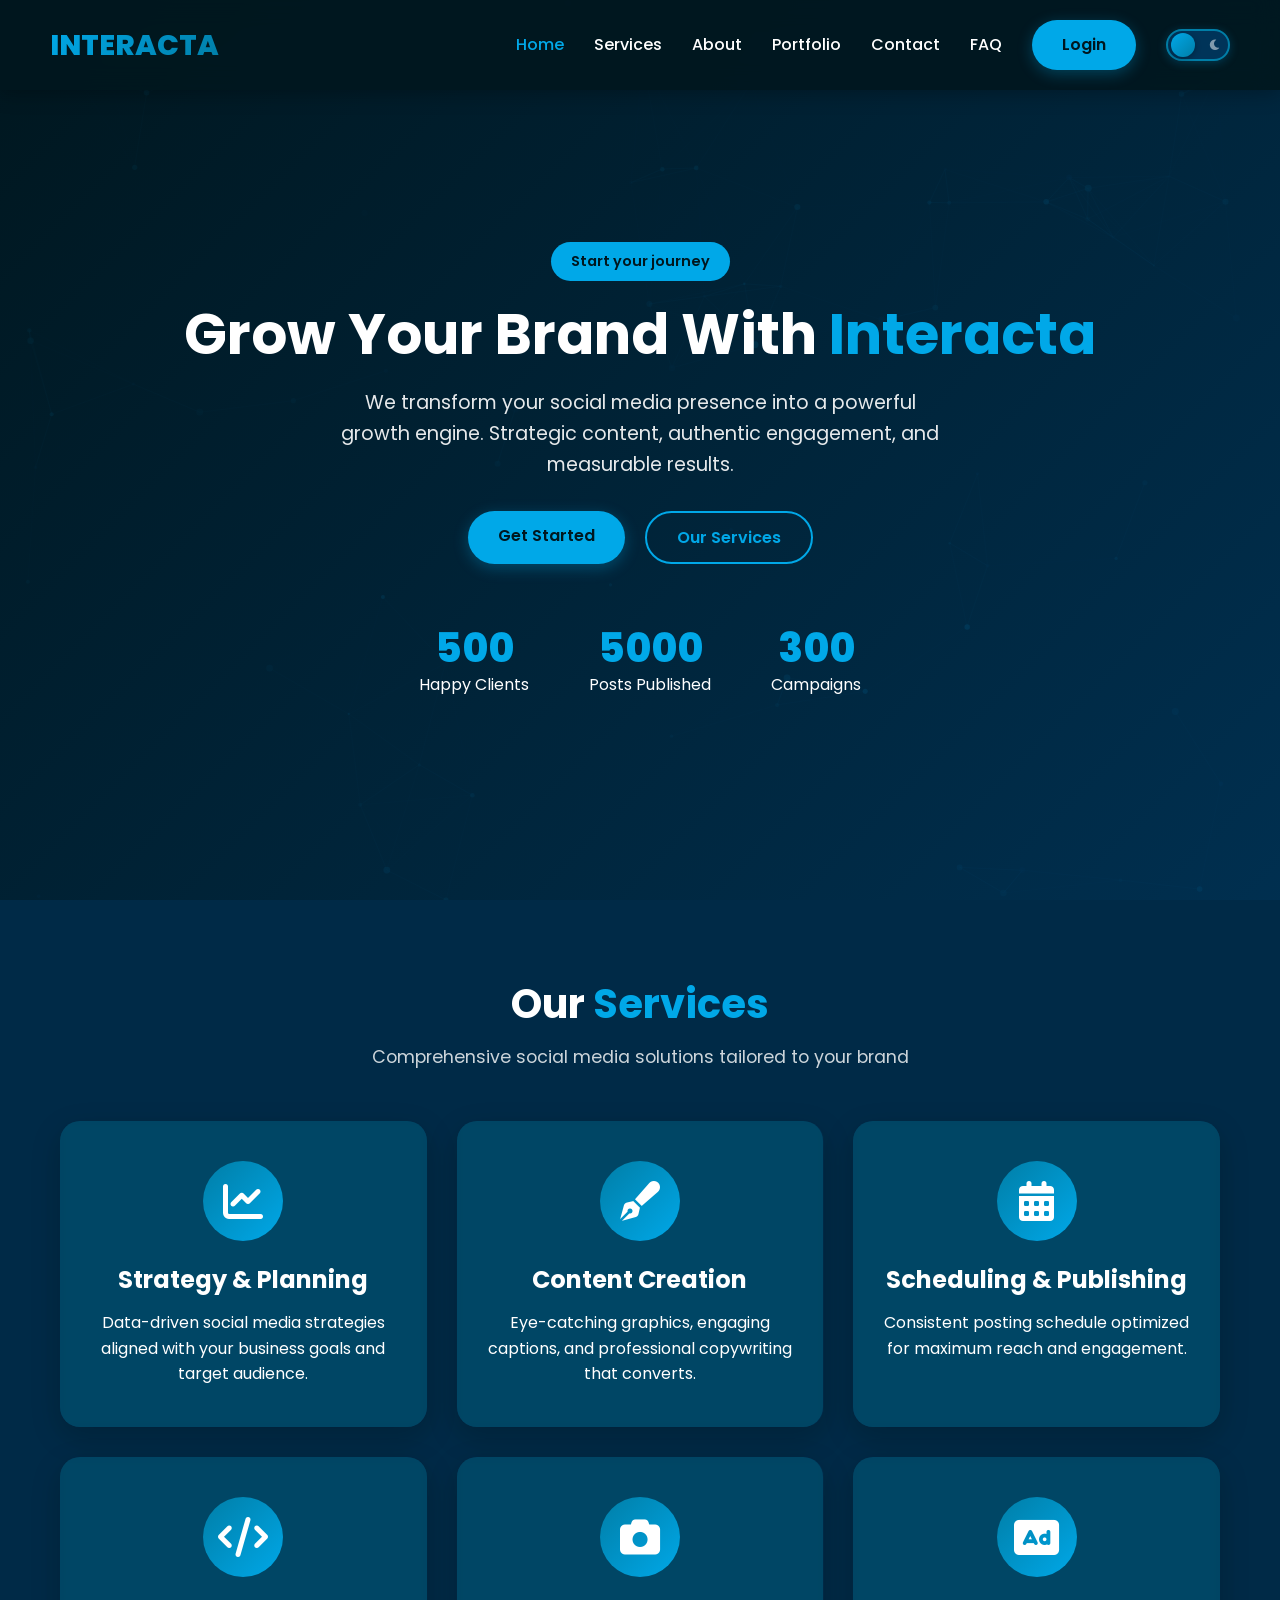
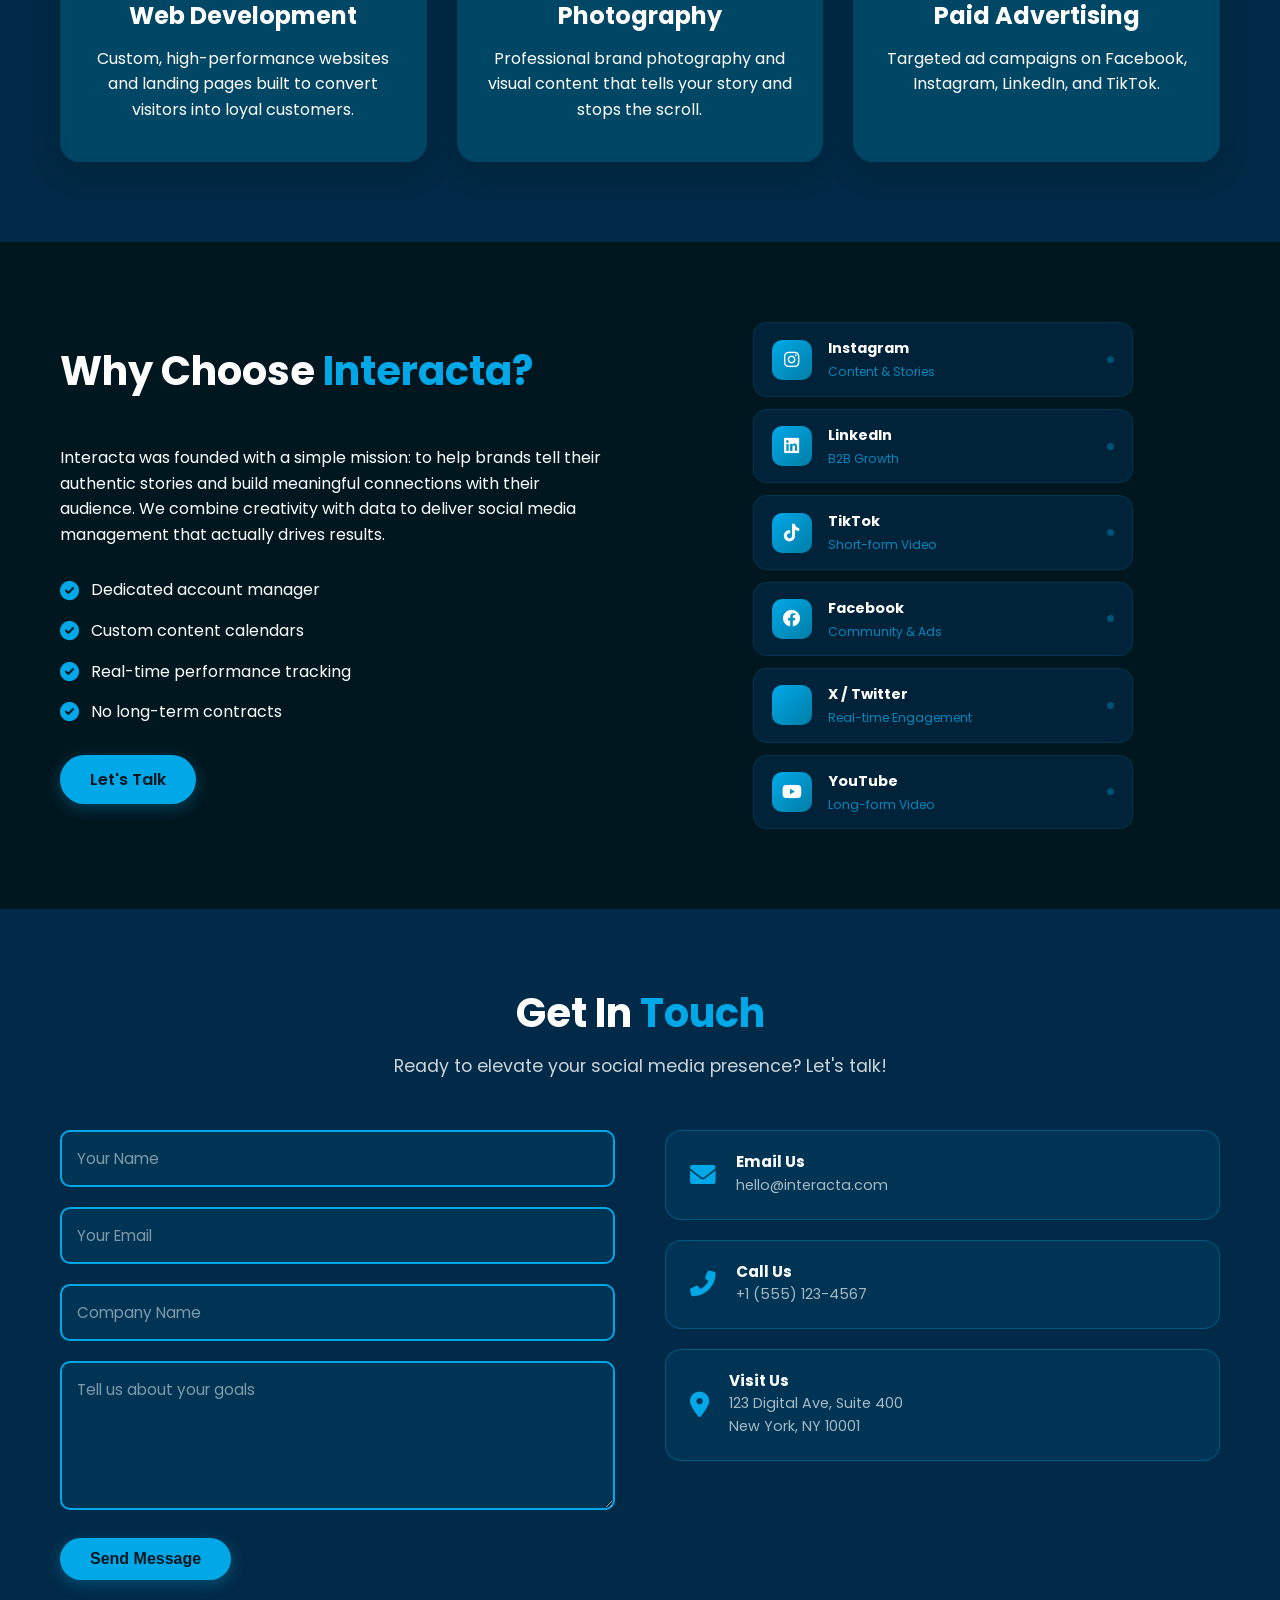
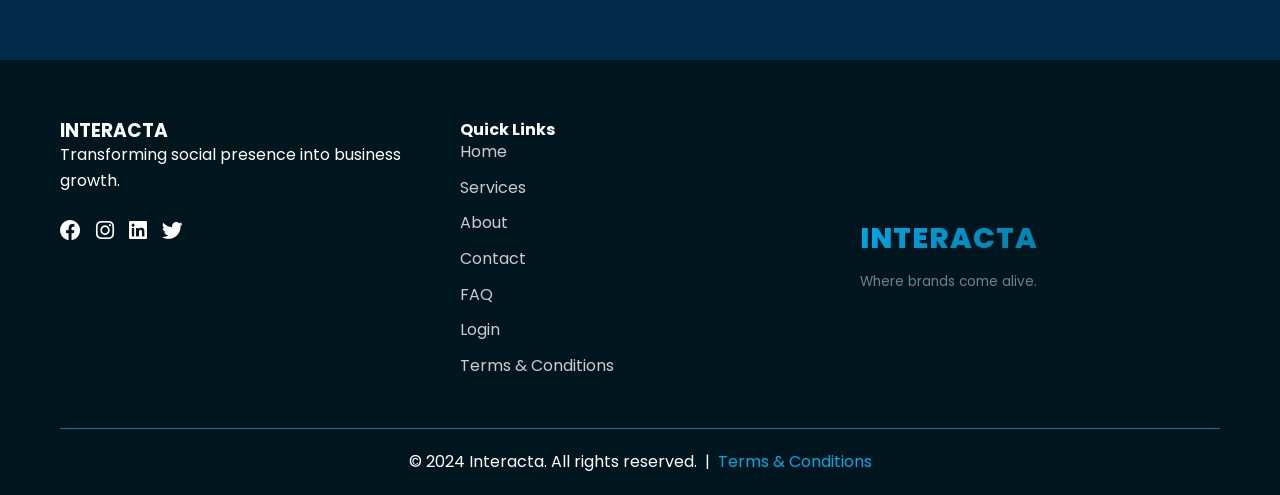
==== index.html @ 19c2da08 "Add files via upload" ====
<!DOCTYPE html>
<html lang="en">
<head>
    <meta charset="UTF-8">
    <meta name="viewport" content="width=device-width, initial-scale=1.0">
    <meta name="description" content="Interacta - Professional social media management services to grow your brand online">
    <title>Interacta | Social Media Management</title>
    
    <link rel="stylesheet" href="css/style.css">
    <link rel="stylesheet" href="css/responsive.css">
    
    <!-- Font Awesome Icons -->
    <link rel="stylesheet" href="https://cdnjs.cloudflare.com/ajax/libs/font-awesome/6.0.0-beta3/css/all.min.css">
    
    <!-- Google Fonts -->
    <link href="https://fonts.googleapis.com/css2?family=Poppins:wght@300;400;500;600;700;800&display=swap" rel="stylesheet">
</head>
<body>

    <!-- Animated Background Canvas -->
    <canvas id="bgCanvas"></canvas>

    <!-- Header / Navigation -->
    <header class="header">
        <nav class="navbar">
            <div class="logo">
                <h1>INTERACTA</h1>
            </div>
            <ul class="nav-menu">
                <li><a href="#home" class="nav-link active">Home</a></li>
                <li><a href="#services" class="nav-link">Services</a></li>
                <li><a href="#about" class="nav-link">About</a></li>
                <li><a href="#portfolio" class="nav-link">Portfolio</a></li>
                <li><a href="#contact" class="nav-link">Contact</a></li>
                <li><a href="faq.html" class="nav-link">FAQ</a></li>
                <li><a href="login.html" class="btn btn-primary nav-btn">Login</a></li>
                <li>
                    <!-- NEW THEME TOGGLE PILL -->
                    <div class="theme-toggle-wrap" id="themeToggle" title="Toggle light/dark mode">
                        <div class="toggle-track">
                            <span class="toggle-icon toggle-sun"><i class="fas fa-sun"></i></span>
                            <span class="toggle-icon toggle-moon"><i class="fas fa-moon"></i></span>
                            <div class="toggle-thumb"></div>
                        </div>
                    </div>
                </li>
            </ul>
            <div class="hamburger">
                <span class="bar"></span>
                <span class="bar"></span>
                <span class="bar"></span>
            </div>
        </nav>
    </header>

    <!-- Hero Section -->
    <section id="home" class="hero">
        <div class="hero-container">
            <div class="hero-content">
                <span class="hero-badge">Start your journey</span>
                <h1>Grow Your Brand With <span class="highlight">Interacta</span></h1>
                <p>We transform your social media presence into a powerful growth engine. Strategic content, authentic engagement, and measurable results.</p>
                <div class="hero-buttons">
                    <a href="#contact" class="btn btn-primary">Get Started</a>
                    <a href="#services" class="btn btn-outline">Our Services</a>
                </div>
            </div>
            <div class="hero-stats">
                <div class="stat-card">
                    <h3 class="counter" data-target="500">0</h3>
                    <p>Happy Clients</p>
                </div>
                <div class="stat-card">
                    <h3 class="counter" data-target="5000">0</h3>
                    <p>Posts Published</p>
                </div>
                <div class="stat-card">
                    <h3 class="counter" data-target="300">0</h3>
                    <p>Campaigns</p>
                </div>
            </div>
        </div>
    </section>

    <!-- Services Section -->
    <section id="services" class="services">
        <div class="container">
            <div class="section-header">
                <h2>Our <span class="highlight">Services</span></h2>
                <p>Comprehensive social media solutions tailored to your brand</p>
            </div>
            <div class="services-grid">
                <div class="service-card">
                    <div class="service-icon"><i class="fas fa-chart-line"></i></div>
                    <h3>Strategy & Planning</h3>
                    <p>Data-driven social media strategies aligned with your business goals and target audience.</p>
                </div>
                <div class="service-card">
                    <div class="service-icon"><i class="fas fa-pen-fancy"></i></div>
                    <h3>Content Creation</h3>
                    <p>Eye-catching graphics, engaging captions, and professional copywriting that converts.</p>
                </div>
                <div class="service-card">
                    <div class="service-icon"><i class="fas fa-calendar-alt"></i></div>
                    <h3>Scheduling & Publishing</h3>
                    <p>Consistent posting schedule optimized for maximum reach and engagement.</p>
                </div>
                <div class="service-card">
                    <div class="service-icon"><i class="fas fa-code"></i></div>
                    <h3>Web Development</h3>
                    <p>Custom, high-performance websites and landing pages built to convert visitors into loyal customers.</p>
                </div>
                <div class="service-card">
                    <div class="service-icon"><i class="fas fa-camera"></i></div>
                    <h3>Photography</h3>
                    <p>Professional brand photography and visual content that tells your story and stops the scroll.</p>
                </div>
                <div class="service-card">
                    <div class="service-icon"><i class="fas fa-ad"></i></div>
                    <h3>Paid Advertising</h3>
                    <p>Targeted ad campaigns on Facebook, Instagram, LinkedIn, and TikTok.</p>
                </div>
            </div>
        </div>
    </section>

    <!-- About Section -->
    <section id="about" class="about">
        <div class="container">
            <div class="about-wrapper">
                <div class="about-content">
                    <div class="section-header left-align">
                        <h2>Why Choose <span class="highlight">Interacta?</span></h2>
                    </div>
                    <p>Interacta was founded with a simple mission: to help brands tell their authentic stories and build meaningful connections with their audience. We combine creativity with data to deliver social media management that actually drives results.</p>
                    <div class="features-list">
                        <div class="feature"><i class="fas fa-check-circle"></i><span>Dedicated account manager</span></div>
                        <div class="feature"><i class="fas fa-check-circle"></i><span>Custom content calendars</span></div>
                        <div class="feature"><i class="fas fa-check-circle"></i><span>Real-time performance tracking</span></div>
                        <div class="feature"><i class="fas fa-check-circle"></i><span>No long-term contracts</span></div>
                    </div>
                    <a href="#contact" class="btn btn-primary">Let's Talk</a>
                </div>
                <div class="about-visual">
                    <div class="about-platforms">
                        <div class="ap-card">
                            <div class="ap-icon"><i class="fab fa-instagram"></i></div>
                            <div class="ap-info">
                                <span class="ap-name">Instagram</span>
                                <span class="ap-desc">Content & Stories</span>
                            </div>
                            <div class="ap-dot"></div>
                        </div>
                        <div class="ap-card">
                            <div class="ap-icon"><i class="fab fa-linkedin"></i></div>
                            <div class="ap-info">
                                <span class="ap-name">LinkedIn</span>
                                <span class="ap-desc">B2B Growth</span>
                            </div>
                            <div class="ap-dot"></div>
                        </div>
                        <div class="ap-card">
                            <div class="ap-icon"><i class="fab fa-tiktok"></i></div>
                            <div class="ap-info">
                                <span class="ap-name">TikTok</span>
                                <span class="ap-desc">Short-form Video</span>
                            </div>
                            <div class="ap-dot"></div>
                        </div>
                        <div class="ap-card">
                            <div class="ap-icon"><i class="fab fa-facebook"></i></div>
                            <div class="ap-info">
                                <span class="ap-name">Facebook</span>
                                <span class="ap-desc">Community & Ads</span>
                            </div>
                            <div class="ap-dot"></div>
                        </div>
                        <div class="ap-card">
                            <div class="ap-icon"><i class="fab fa-x-twitter"></i></div>
                            <div class="ap-info">
                                <span class="ap-name">X / Twitter</span>
                                <span class="ap-desc">Real-time Engagement</span>
                            </div>
                            <div class="ap-dot"></div>
                        </div>
                        <div class="ap-card">
                            <div class="ap-icon"><i class="fab fa-youtube"></i></div>
                            <div class="ap-info">
                                <span class="ap-name">YouTube</span>
                                <span class="ap-desc">Long-form Video</span>
                            </div>
                            <div class="ap-dot"></div>
                        </div>
                    </div>
                </div>
            </div>
        </div>
    </section>


    <!-- Contact Section -->
    <section id="contact" class="contact">
        <div class="container">
            <div class="section-header">
                <h2>Get In <span class="highlight">Touch</span></h2>
                <p>Ready to elevate your social media presence? Let's talk!</p>
            </div>
            <div class="contact-wrapper">
                <div class="contact-form">
                    <form id="contactForm">
                        <div class="form-group">
                            <input type="text" id="name" placeholder="Your Name" required>
                        </div>
                        <div class="form-group">
                            <input type="email" id="email" placeholder="Your Email" required>
                        </div>
                        <div class="form-group">
                            <input type="text" id="company" placeholder="Company Name">
                        </div>
                        <div class="form-group">
                            <textarea id="message" rows="5" placeholder="Tell us about your goals" required></textarea>
                        </div>
                        <button type="submit" class="btn btn-primary">Send Message</button>
                        <div id="formMessage" class="form-message"></div>
                    </form>
                </div>
                <div class="contact-info">
                    <div class="info-item">
                        <i class="fas fa-envelope"></i>
                        <div><h4>Email Us</h4><p>hello@interacta.com</p></div>
                    </div>
                    <div class="info-item">
                        <i class="fas fa-phone-alt"></i>
                        <div><h4>Call Us</h4><p>+1 (555) 123-4567</p></div>
                    </div>
                    <div class="info-item">
                        <i class="fas fa-map-marker-alt"></i>
                        <div><h4>Visit Us</h4><p>123 Digital Ave, Suite 400<br>New York, NY 10001</p></div>
                    </div>
                </div>
            </div>
        </div>
    </section>

    <!-- Footer -->
    <footer class="footer">
        <div class="container">
            <div class="footer-content">
                <div class="footer-section">
                    <h3>INTERACTA</h3>
                    <p>Transforming social presence into business growth.</p>
                    <div class="social-links">
                        <a href="#"><i class="fab fa-facebook"></i></a>
                        <a href="#"><i class="fab fa-instagram"></i></a>
                        <a href="#"><i class="fab fa-linkedin"></i></a>
                        <a href="#"><i class="fab fa-twitter"></i></a>
                    </div>
                </div>
                <div class="footer-section">
                    <h4>Quick Links</h4>
                    <ul>
                        <li><a href="#home">Home</a></li>
                        <li><a href="#services">Services</a></li>
                        <li><a href="#about">About</a></li>
                        <li><a href="#contact">Contact</a></li>
                        <li><a href="faq.html">FAQ</a></li>
                        <li><a href="login.html">Login</a></li>
                        <li><a href="terms.html">Terms & Conditions</a></li>
                    </ul>
                </div>
                <div class="footer-section footer-logo-section">
                    <div class="footer-brand-logo">INTERACTA</div>
                    <p class="footer-logo-tag">Where brands come alive.</p>
                </div>
            </div>
            <div class="footer-bottom">
                <p>&copy; 2024 Interacta. All rights reserved. &nbsp;|&nbsp; <a href="terms.html" style="color:#00A8E8;text-decoration:none;">Terms & Conditions</a></p>
            </div>
        </div>
    </footer>

    <script src="js/main.js"></script>
    <script src="js/animations.js"></script>
    <script src="js/background.js"></script>
</body>
</html>
---- css/style.css ----
/* ============================================
   INTERACTA - Main Styles with Working Dark Mode
   ============================================ */

* {
    margin: 0;
    padding: 0;
    box-sizing: border-box;
}

html {
    scroll-behavior: smooth;
}

body {
    font-family: 'Poppins', sans-serif;
    background-color: #00171F;
    color: #FFFFFF;
    line-height: 1.6;
    overflow-x: hidden;
    transition: background-color 0.4s ease, color 0.4s ease;
}

body.light-mode {
    background-color: #FFFFFF;
    color: #00171F;
}

/* ============================================
   ANIMATED BACKGROUND CANVAS
   ============================================ */
#bgCanvas {
    position: fixed;
    top: 0;
    left: 0;
    width: 100%;
    height: 100%;
    z-index: 0;
    pointer-events: none;
}

/* All content sits above the canvas */
.header, section, footer {
    position: relative;
    z-index: 1;
}

.container {
    max-width: 1200px;
    margin: 0 auto;
    padding: 0 20px;
}

/* Typography */
h1, h2, h3, h4, h5, h6 {
    font-weight: 700;
    line-height: 1.2;
}

.highlight {
    color: #00A8E8;
}

/* Section Styles */
section {
    padding: 80px 0;
}

.section-header {
    text-align: center;
    margin-bottom: 50px;
}

.section-header h2 {
    font-size: 2.5rem;
    margin-bottom: 15px;
}

.section-header p {
    opacity: 0.8;
    font-size: 1.1rem;
}

.left-align {
    text-align: left;
}

/* Buttons */
.btn {
    display: inline-block;
    padding: 12px 30px;
    border-radius: 50px;
    text-decoration: none;
    font-weight: 600;
    transition: all 0.3s ease;
    cursor: pointer;
    border: none;
    font-size: 1rem;
}

.btn-primary {
    background: #00A8E8;
    color: #00171F;
    box-shadow: 0 4px 15px rgba(0,168,232,0.3);
}

.btn-primary:hover {
    background: #007EA7;
    color: #FFFFFF;
    transform: translateY(-3px);
}

.btn-outline {
    background: transparent;
    color: #00A8E8;
    border: 2px solid #00A8E8;
}

.btn-outline:hover {
    background: #007EA7;
    color: #FFFFFF;
    transform: translateY(-3px);
}

/* ============================================
   HEADER / NAVIGATION
   ============================================ */
.header {
    position: fixed;
    top: 0;
    width: 100%;
    background: rgba(0, 23, 31, 0.92);
    backdrop-filter: blur(12px);
    -webkit-backdrop-filter: blur(12px);
    box-shadow: 0 2px 20px rgba(0,0,0,0.3);
    z-index: 1000;
    transition: all 0.3s ease;
}

body.light-mode .header {
    background: rgba(255, 255, 255, 0.92);
    box-shadow: 0 2px 20px rgba(0,0,0,0.08);
}

.navbar {
    display: flex;
    justify-content: space-between;
    align-items: center;
    padding: 20px 50px;
    max-width: 1400px;
    margin: 0 auto;
}

.logo h1 {
    font-size: 1.8rem;
    font-weight: 800;
    background: linear-gradient(135deg, #00A8E8, #007EA7);
    -webkit-background-clip: text;
    background-clip: text;
    color: transparent;
}

.nav-menu {
    display: flex;
    list-style: none;
    gap: 30px;
    align-items: center;
}

.nav-link {
    text-decoration: none;
    color: #FFFFFF;
    font-weight: 500;
    transition: all 0.3s ease;
}

body.light-mode .nav-link {
    color: #00171F;
}

.nav-link:hover, .nav-link.active {
    color: #00A8E8;
}

.hamburger {
    display: none;
    flex-direction: column;
    cursor: pointer;
}

.bar {
    width: 25px;
    height: 3px;
    background: #FFFFFF;
    margin: 3px 0;
    transition: all 0.3s ease;
}

body.light-mode .bar {
    background: #00171F;
}

/* ============================================
   NEW THEME TOGGLE — PILL SWITCH
   ============================================ */
.theme-toggle-wrap {
    cursor: pointer;
    display: flex;
    align-items: center;
    user-select: none;
}

.toggle-track {
    position: relative;
    width: 64px;
    height: 32px;
    background: #003459;
    border-radius: 999px;
    border: 2px solid #007EA7;
    display: flex;
    align-items: center;
    justify-content: space-between;
    padding: 0 7px;
    transition: background 0.4s ease, border-color 0.4s ease;
    box-shadow: 0 2px 10px rgba(0,168,232,0.25);
}

body.light-mode .toggle-track {
    background: #e8f4fb;
    border-color: #00A8E8;
}

.toggle-thumb {
    position: absolute;
    left: 3px;
    top: 50%;
    transform: translateY(-50%);
    width: 24px;
    height: 24px;
    background: linear-gradient(135deg, #00A8E8, #007EA7);
    border-radius: 50%;
    transition: left 0.35s cubic-bezier(0.34, 1.56, 0.64, 1);
    box-shadow: 0 2px 6px rgba(0,0,0,0.3);
    z-index: 2;
}

body.light-mode .toggle-thumb {
    left: calc(100% - 27px);
}

.toggle-icon {
    font-size: 0.75rem;
    line-height: 1;
    z-index: 1;
    transition: opacity 0.3s ease;
}

.toggle-sun {
    color: #00A8E8;
    opacity: 1;
}

.toggle-moon {
    color: #FFFFFF;
    opacity: 0.5;
}

body.light-mode .toggle-sun {
    color: #007EA7;
    opacity: 0.5;
}

body.light-mode .toggle-moon {
    color: #003459;
    opacity: 1;
}

/* ============================================
   HERO SECTION
   ============================================ */
.hero {
    background: linear-gradient(135deg, rgba(0,23,31,0.85) 0%, rgba(0,52,89,0.85) 100%);
    padding-top: 120px;
    min-height: 100vh;
    display: flex;
    align-items: center;
}

body.light-mode .hero {
    background: linear-gradient(135deg, rgba(255,255,255,0.85) 0%, rgba(245,247,250,0.85) 100%);
}

.hero-container {
    max-width: 1200px;
    margin: 0 auto;
    padding: 0 20px;
}

.hero-content {
    text-align: center;
    margin-bottom: 60px;
}

.hero-badge {
    display: inline-block;
    background: #00A8E8;
    color: #00171F;
    padding: 8px 20px;
    border-radius: 50px;
    font-size: 0.9rem;
    font-weight: 600;
    margin-bottom: 20px;
}

.hero-content h1 {
    font-size: 3.5rem;
    margin-bottom: 20px;
}

.hero-content p {
    font-size: 1.2rem;
    opacity: 0.9;
    max-width: 600px;
    margin: 0 auto 30px;
}

.hero-buttons {
    display: flex;
    gap: 20px;
    justify-content: center;
}

.hero-stats {
    display: flex;
    justify-content: center;
    gap: 60px;
    margin-top: 40px;
}

.stat-card {
    text-align: center;
}

.stat-card h3 {
    font-size: 2.5rem;
    color: #00A8E8;
    font-weight: 800;
}

/* ============================================
   SERVICES SECTION
   ============================================ */
.services {
    background: rgba(0, 52, 89, 0.7);
    padding: 80px 0;
    backdrop-filter: blur(2px);
}

body.light-mode .services {
    background: rgba(245, 247, 250, 0.85);
}

.services-grid {
    display: grid;
    grid-template-columns: repeat(auto-fit, minmax(350px, 1fr));
    gap: 30px;
}

.service-card {
    background: rgba(0, 77, 107, 0.8);
    padding: 40px 30px;
    border-radius: 20px;
    text-align: center;
    transition: all 0.3s ease;
    box-shadow: 0 10px 30px rgba(0,0,0,0.2);
    backdrop-filter: blur(4px);
}

body.light-mode .service-card {
    background: rgba(255, 255, 255, 0.9);
    box-shadow: 0 10px 30px rgba(0,0,0,0.08);
}

.service-card:hover {
    transform: translateY(-10px);
}

.service-icon {
    width: 80px;
    height: 80px;
    background: linear-gradient(135deg, #007EA7, #00A8E8);
    border-radius: 50%;
    display: flex;
    align-items: center;
    justify-content: center;
    margin: 0 auto 25px;
}

.service-icon i {
    font-size: 2.5rem;
    color: #FFFFFF;
}

.service-card h3 {
    font-size: 1.5rem;
    margin-bottom: 15px;
}

/* ============================================
   ABOUT SECTION
   ============================================ */
.about-wrapper {
    display: grid;
    grid-template-columns: 1fr 1fr;
    gap: 50px;
    align-items: center;
}

.features-list {
    margin: 30px 0;
}

.feature {
    display: flex;
    align-items: center;
    gap: 12px;
    margin-bottom: 15px;
}

.feature i {
    color: #00A8E8;
    font-size: 1.2rem;
}

.about-stats {
    display: grid;
    grid-template-columns: repeat(3, 1fr);
    gap: 20px;
}

.stat-box {
    background: rgba(0, 52, 89, 0.8);
    padding: 30px;
    border-radius: 15px;
    text-align: center;
    transition: all 0.3s ease;
    backdrop-filter: blur(4px);
}

body.light-mode .stat-box {
    background: rgba(245, 247, 250, 0.9);
}

.stat-box:hover {
    transform: scale(1.05);
    background: #00A8E8;
    color: #00171F;
}

.stat-box h3 {
    font-size: 2rem;
    margin-bottom: 10px;
}

/* ============================================
   CONTACT SECTION
   ============================================ */
.contact {
    background: rgba(0, 52, 89, 0.7);
    padding: 80px 0;
    backdrop-filter: blur(2px);
}

body.light-mode .contact {
    background: rgba(245, 247, 250, 0.85);
}

.contact-wrapper {
    display: grid;
    grid-template-columns: 1fr 1fr;
    gap: 50px;
}

.form-group {
    margin-bottom: 20px;
}

.form-group input, .form-group textarea {
    width: 100%;
    padding: 15px;
    border: 2px solid #00A8E8;
    border-radius: 10px;
    font-family: inherit;
    font-size: 0.95rem;
    background: rgba(0,168,232,0.08);
    color: #FFFFFF;
    transition: all 0.3s ease;
    outline: none;
}

body.light-mode .form-group input,
body.light-mode .form-group textarea {
    background: rgba(0,168,232,0.06);
    color: #00171F;
    border-color: #00A8E8;
}

.form-group input::placeholder,
.form-group textarea::placeholder {
    color: rgba(255,255,255,0.5);
}

body.light-mode .form-group input::placeholder,
body.light-mode .form-group textarea::placeholder {
    color: rgba(0,23,31,0.45);
}

.form-group input:focus, .form-group textarea:focus {
    border-color: #00A8E8;
    background: rgba(0,168,232,0.14);
    box-shadow: 0 0 0 4px rgba(0,168,232,0.18);
}

.contact-info {
    display: flex;
    flex-direction: column;
    gap: 20px;
}


/* ============================================
   FOOTER
   ============================================ */
.footer {
    background: rgba(0, 23, 31, 0.95);
    color: #FFFFFF;
    padding: 60px 0 20px;
    position: relative;
    z-index: 1;
}

.footer-content {
    display: grid;
    grid-template-columns: repeat(auto-fit, minmax(250px, 1fr));
    gap: 40px;
    margin-bottom: 40px;
}

.social-links {
    display: flex;
    gap: 15px;
    margin-top: 20px;
}

.social-links a {
    color: #FFFFFF;
    font-size: 1.3rem;
    transition: all 0.3s ease;
}

.social-links a:hover {
    color: #00A8E8;
}

.footer-section ul {
    list-style: none;
}

.footer-section ul li {
    margin-bottom: 10px;
}

.footer-section ul li a {
    color: #ccc;
    text-decoration: none;
    transition: all 0.3s ease;
}

.footer-section ul li a:hover {
    color: #00A8E8;
}

.footer-section form {
    display: flex;
    gap: 10px;
}

.footer-section input {
    flex: 1;
    padding: 10px;
    border: none;
    border-radius: 5px;
    background: #003459;
    color: #FFFFFF;
}

.footer-section button {
    background: #00A8E8;
    border: none;
    padding: 10px 15px;
    border-radius: 5px;
    cursor: pointer;
    color: #00171F;
}

.footer-bottom {
    text-align: center;
    padding-top: 20px;
    border-top: 1px solid #007EA7;
}

/* ============================================
   ANIMATIONS
   ============================================ */
@keyframes fadeInUp {
    from { opacity: 0; transform: translateY(30px); }
    to   { opacity: 1; transform: translateY(0); }
}

.service-card, .portfolio-item, .stat-box {
    animation: fadeInUp 0.6s ease forwards;
    opacity: 0;
}

.service-card:nth-child(1) { animation-delay: 0.1s; }
.service-card:nth-child(2) { animation-delay: 0.2s; }
.service-card:nth-child(3) { animation-delay: 0.3s; }
.service-card:nth-child(4) { animation-delay: 0.4s; }
.service-card:nth-child(5) { animation-delay: 0.5s; }
.service-card:nth-child(6) { animation-delay: 0.6s; }

/* ============================================
   PORTFOLIO SECTION
   ============================================ */
.portfolio-filters {
    display: flex;
    justify-content: center;
    gap: 15px;
    margin-bottom: 40px;
}

.filter-btn {
    padding: 10px 25px;
    border: none;
    background: #003459;
    color: #FFFFFF;
    border-radius: 50px;
    cursor: pointer;
    transition: all 0.3s ease;
    font-weight: 500;
}

body.light-mode .filter-btn {
    background: #f5f7fa;
    color: #00171F;
}

.filter-btn.active, .filter-btn:hover {
    background: #00A8E8;
    color: #00171F;
}

.portfolio-grid {
    display: grid;
    grid-template-columns: repeat(auto-fit, minmax(280px, 1fr));
    gap: 30px;
}

.portfolio-item {
    position: relative;
    height: 300px;
    border-radius: 15px;
    overflow: hidden;
    cursor: pointer;
}

.portfolio-image {
    width: 100%;
    height: 100%;
    background: linear-gradient(135deg, #003459, #007EA7);
    display: flex;
    align-items: center;
    justify-content: center;
}

.portfolio-image i {
    font-size: 4rem;
    color: #FFFFFF;
}

.portfolio-overlay {
    position: absolute;
    bottom: -100%;
    left: 0;
    right: 0;
    background: rgba(0,52,89,0.95);
    color: #FFFFFF;
    padding: 20px;
    transition: all 0.3s ease;
    text-align: center;
}

.portfolio-item:hover .portfolio-overlay {
    bottom: 0;
}

/* ============================================
   RESPONSIVE
   ============================================ */
@media (max-width: 768px) {
    .hamburger { display: flex; }

    .nav-menu {
        position: fixed;
        left: -100%;
        top: 80px;
        flex-direction: column;
        background: rgba(0, 23, 31, 0.97);
        width: 100%;
        text-align: center;
        transition: 0.3s;
        padding: 30px 0;
        gap: 20px;
    }

    body.light-mode .nav-menu {
        background: rgba(255, 255, 255, 0.97);
    }

    .nav-menu.active { left: 0; }

    .hero-content h1 { font-size: 2rem; }
    .hero-buttons { flex-direction: column; align-items: center; }
    .hero-stats { flex-direction: column; gap: 30px; }
    .about-wrapper, .contact-wrapper { grid-template-columns: 1fr; }
    .services-grid { grid-template-columns: 1fr; }
    .navbar { padding: 15px 25px; }
    .about-stats { grid-template-columns: 1fr; }
    .section-header h2 { font-size: 2rem; }
    .portfolio-filters { flex-wrap: wrap; }
}



/* ============================================
   ABOUT PLATFORMS — simple list visual
   ============================================ */
.about-visual {
    display: flex;
    align-items: center;
    justify-content: center;
}

.about-platforms {
    display: flex;
    flex-direction: column;
    gap: 12px;
    width: 100%;
    max-width: 380px;
}

.ap-card {
    display: flex;
    align-items: center;
    gap: 16px;
    background: rgba(0,52,89,0.45);
    border: 1px solid rgba(0,168,232,0.12);
    border-radius: 14px;
    padding: 14px 18px;
    transition: border-color 0.3s ease, background 0.3s ease, transform 0.3s ease;
    cursor: default;
}

body.light-mode .ap-card {
    background: rgba(255,255,255,0.65);
    border-color: rgba(0,168,232,0.15);
    box-shadow: 0 2px 10px rgba(0,0,0,0.04);
}

.ap-card:hover {
    border-color: rgba(0,168,232,0.4);
    background: rgba(0,52,89,0.7);
    transform: translateX(5px);
}

body.light-mode .ap-card:hover {
    background: rgba(255,255,255,0.9);
    border-color: rgba(0,168,232,0.35);
}

.ap-icon {
    width: 40px;
    height: 40px;
    border-radius: 10px;
    background: linear-gradient(135deg, #00A8E8, #007EA7);
    display: flex;
    align-items: center;
    justify-content: center;
    flex-shrink: 0;
}

.ap-icon i {
    font-size: 1.1rem;
    color: #fff;
}

.ap-info {
    display: flex;
    flex-direction: column;
    gap: 2px;
    flex: 1;
}

.ap-name {
    font-size: 0.9rem;
    font-weight: 700;
    color: #FFFFFF;
}

body.light-mode .ap-name { color: #00171F; }

.ap-desc {
    font-size: 0.76rem;
    color: #00A8E8;
    opacity: 0.75;
}

.ap-dot {
    width: 7px;
    height: 7px;
    border-radius: 50%;
    background: rgba(0,168,232,0.35);
    flex-shrink: 0;
    transition: background 0.3s ease;
}

.ap-card:hover .ap-dot {
    background: #00A8E8;
}

@media (max-width: 768px) {
    .about-wrapper { grid-template-columns: 1fr; }
    .about-platforms { max-width: 100%; }
}


/* ============================================
   SHARED PAGE STYLES (faq, login, logout)
   ============================================ */
.page-hero {
    padding: 140px 0 60px;
    text-align: center;
    background: linear-gradient(135deg, rgba(0,23,31,0.85) 0%, rgba(0,52,89,0.85) 100%);
}

body.light-mode .page-hero {
    background: linear-gradient(135deg, rgba(255,255,255,0.85) 0%, rgba(245,247,250,0.85) 100%);
}

.page-hero h1 { font-size: 2.8rem; margin-bottom: 12px; }
.page-hero p  { font-size: 1.1rem; opacity: 0.75; }

/* ── FAQ ───────────────────────────────────── */
.faq-section {
    padding: 70px 0 90px;
}

.faq-grid {
    max-width: 820px;
    margin: 0 auto;
    display: flex;
    flex-direction: column;
    gap: 14px;
}

.faq-item {
    background: rgba(0,52,89,0.7);
    border: 1px solid rgba(0,168,232,0.15);
    border-radius: 14px;
    overflow: hidden;
    transition: border-color 0.3s ease;
    backdrop-filter: blur(4px);
}

body.light-mode .faq-item {
    background: rgba(255,255,255,0.9);
    border-color: rgba(0,168,232,0.2);
    box-shadow: 0 4px 20px rgba(0,0,0,0.06);
}

.faq-item.open {
    border-color: rgba(0,168,232,0.5);
}

.faq-question {
    width: 100%;
    background: none;
    border: none;
    padding: 22px 24px;
    display: flex;
    justify-content: space-between;
    align-items: center;
    cursor: pointer;
    text-align: left;
    color: inherit;
    font-family: 'Poppins', sans-serif;
    font-size: 1rem;
    font-weight: 600;
    gap: 16px;
    transition: color 0.2s;
}

.faq-question:hover { color: #00A8E8; }

.faq-icon {
    flex-shrink: 0;
    width: 28px;
    height: 28px;
    border-radius: 50%;
    background: rgba(0,168,232,0.15);
    display: flex;
    align-items: center;
    justify-content: center;
    font-size: 1rem;
    color: #00A8E8;
    transition: transform 0.3s ease, background 0.3s ease;
}

.faq-item.open .faq-icon {
    transform: rotate(45deg);
    background: #00A8E8;
    color: #00171F;
}

.faq-answer {
    max-height: 0;
    overflow: hidden;
    transition: max-height 0.4s ease, padding 0.3s ease;
    padding: 0 24px;
    font-size: 0.95rem;
    line-height: 1.7;
    opacity: 0.85;
}

.faq-item.open .faq-answer {
    max-height: 300px;
    padding: 0 24px 22px;
}

/* ── AUTH PAGES (login / logout) ───────────── */
.auth-section {
    min-height: 100vh;
    display: flex;
    align-items: center;
    justify-content: center;
    padding: 120px 20px 60px;
}

.auth-card {
    background: rgba(0,52,89,0.8);
    backdrop-filter: blur(12px);
    border: 1px solid rgba(0,168,232,0.2);
    border-radius: 24px;
    padding: 50px 44px;
    width: 100%;
    max-width: 440px;
    box-shadow: 0 30px 60px rgba(0,0,0,0.3);
}

body.light-mode .auth-card {
    background: rgba(255,255,255,0.92);
    box-shadow: 0 20px 50px rgba(0,0,0,0.1);
    border-color: rgba(0,168,232,0.25);
}

.auth-card .auth-logo {
    text-align: center;
    margin-bottom: 8px;
    font-size: 1.6rem;
    font-weight: 800;
    background: linear-gradient(135deg, #00A8E8, #007EA7);
    -webkit-background-clip: text;
    background-clip: text;
    color: transparent;
}

.auth-card h2 {
    text-align: center;
    font-size: 1.5rem;
    margin-bottom: 6px;
}

.auth-card .auth-sub {
    text-align: center;
    opacity: 0.6;
    font-size: 0.9rem;
    margin-bottom: 32px;
}

.auth-card .form-group { margin-bottom: 18px; }

.auth-card .form-group label {
    display: block;
    font-size: 0.85rem;
    font-weight: 600;
    margin-bottom: 7px;
    opacity: 0.8;
}

.auth-card .form-group input {
    width: 100%;
    padding: 13px 16px;
    border: 1px solid rgba(0,168,232,0.25);
    border-radius: 10px;
    font-family: inherit;
    font-size: 0.95rem;
    background: rgba(0,23,31,0.4);
    color: #FFFFFF;
    transition: all 0.3s ease;
}

body.light-mode .auth-card .form-group input {
    background: #f5f7fa;
    color: #00171F;
    border-color: rgba(0,168,232,0.3);
}

.auth-card .form-group input:focus {
    outline: none;
    border-color: #00A8E8;
    box-shadow: 0 0 0 3px rgba(0,168,232,0.18);
}

.auth-card .form-row {
    display: flex;
    justify-content: space-between;
    align-items: center;
    margin-bottom: 22px;
    font-size: 0.85rem;
}

.auth-card .remember {
    display: flex;
    align-items: center;
    gap: 7px;
    cursor: pointer;
    opacity: 0.75;
}

.auth-card .remember input { width: auto; margin: 0; }

.auth-card .forgot { color: #00A8E8; text-decoration: none; opacity: 0.9; }
.auth-card .forgot:hover { text-decoration: underline; }

.auth-card .btn-full {
    width: 100%;
    text-align: center;
    padding: 14px;
    font-size: 1rem;
    border-radius: 12px;
}

.auth-divider {
    text-align: center;
    margin: 22px 0;
    position: relative;
    opacity: 0.4;
    font-size: 0.85rem;
}

.auth-divider::before, .auth-divider::after {
    content: '';
    position: absolute;
    top: 50%;
    width: 38%;
    height: 1px;
    background: currentColor;
}

.auth-divider::before { left: 0; }
.auth-divider::after  { right: 0; }

.auth-footer {
    text-align: center;
    margin-top: 24px;
    font-size: 0.88rem;
    opacity: 0.7;
}

.auth-footer a { color: #00A8E8; text-decoration: none; font-weight: 600; }
.auth-footer a:hover { text-decoration: underline; }

/* logout card centred message */
.logout-icon {
    text-align: center;
    font-size: 3rem;
    margin-bottom: 16px;
    color: #00A8E8;
}


/* ============================================
   CONTACT INFO BOXES — toned down
   ============================================ */
.info-item {
    display: flex;
    align-items: center;
    gap: 20px;
    background: rgba(0,168,232,0.08);
    border: 1px solid rgba(0,168,232,0.3);
    padding: 22px 24px;
    border-radius: 16px;
    transition: transform 0.3s ease, background 0.3s ease, border-color 0.3s ease;
}

.info-item:hover {
    transform: translateY(-3px);
    background: rgba(0,168,232,0.14);
    border-color: rgba(0,168,232,0.55);
}

.info-item i {
    font-size: 1.6rem;
    color: #00A8E8;
    flex-shrink: 0;
}

.info-item h4 {
    color: #FFFFFF;
    font-size: 0.95rem;
    margin-bottom: 2px;
}

body.light-mode .info-item h4 { color: #00171F; }

.info-item p {
    color: #FFFFFF;
    opacity: 0.65;
    font-size: 0.9rem;
    margin: 0;
}

body.light-mode .info-item p { color: #00171F; opacity: 0.6; }

body.light-mode .info-item {
    background: rgba(0,168,232,0.07);
    border-color: rgba(0,168,232,0.25);
}

/* ============================================
   FOOTER BRAND LOGO — matches header style
   ============================================ */
.footer-logo-section {
    display: flex;
    flex-direction: column;
    align-items: flex-start;
    justify-content: center;
}

.footer-brand-logo {
    font-size: 1.8rem;
    font-weight: 800;
    background: linear-gradient(135deg, #00A8E8, #007EA7);
    -webkit-background-clip: text;
    background-clip: text;
    color: transparent;
    margin-bottom: 10px;
    letter-spacing: 1px;
}

.footer-logo-tag {
    font-size: 0.85rem;
    color: #FFFFFF;
    opacity: 0.45;
    margin: 0;
}

/* ============================================
   SOCIAL HUB — About section illustration
   ============================================ */
.about-visual {
    display: flex;
    align-items: center;
    justify-content: center;
}

.social-hub {
    position: relative;
    width: 420px;
    height: 420px;
    display: flex;
    align-items: center;
    justify-content: center;
    flex-shrink: 0;
}

/* Rotating rings */
.hub-ring {
    position: absolute;
    border-radius: 50%;
    border: 1px solid rgba(0,168,232,0.18);
    top: 50%; left: 50%;
    transform: translate(-50%, -50%);
}

.hub-ring-1 {
    width: 320px; height: 320px;
    border-color: rgba(0,168,232,0.20);
    animation: ringRotate 18s linear infinite;
}

.hub-ring-2 {
    width: 240px; height: 240px;
    border-color: rgba(0,168,232,0.14);
    animation: ringRotate 12s linear infinite reverse;
    border-style: dashed;
}

.hub-ring-3 {
    width: 390px; height: 390px;
    border-color: rgba(0,126,167,0.10);
    animation: ringRotate 28s linear infinite;
}

@keyframes ringRotate {
    from { transform: translate(-50%, -50%) rotate(0deg); }
    to   { transform: translate(-50%, -50%) rotate(360deg); }
}

/* Platform cards */
.platform-card {
    position: absolute;
    display: flex;
    flex-direction: column;
    align-items: center;
    gap: 5px;
    background: rgba(0,36,64,0.9);
    border: 1px solid rgba(0,168,232,0.3);
    border-radius: 14px;
    padding: 10px 14px;
    width: 78px;
    backdrop-filter: blur(8px);
    transition: transform 0.3s ease, box-shadow 0.3s ease, border-color 0.3s ease;
    animation: cardFloat 4s ease-in-out infinite;
}

body.light-mode .platform-card {
    background: rgba(255,255,255,0.92);
    border-color: rgba(0,168,232,0.35);
    box-shadow: 0 4px 16px rgba(0,0,0,0.08);
}

.platform-card:hover {
    transform: scale(1.12) !important;
    box-shadow: 0 8px 24px rgba(0,168,232,0.4);
    border-color: #00A8E8;
}

.pc-icon {
    width: 36px; height: 36px;
    background: linear-gradient(135deg, #00A8E8, #007EA7);
    border-radius: 10px;
    display: flex;
    align-items: center;
    justify-content: center;
}

.pc-icon i { color: #fff; font-size: 1.1rem; }

.platform-card span {
    font-size: 0.65rem;
    font-weight: 600;
    color: #FFFFFF;
    opacity: 0.85;
    letter-spacing: 0.3px;
}

body.light-mode .platform-card span { color: #00171F; }

/* Positions — clock-face layout */
.pc-top          { top: 10px;  left: 50%; transform: translateX(-50%); animation-delay: 0.0s; }
.pc-top-right    { top: 72px;  right: 16px; animation-delay: 0.4s; }
.pc-right        { top: 50%;   right: -4px; transform: translateY(-50%); animation-delay: 0.8s; }
.pc-bottom-right { bottom: 72px; right: 16px; animation-delay: 1.2s; }
.pc-bottom       { bottom: 10px; left: 50%; transform: translateX(-50%); animation-delay: 1.6s; }
.pc-left         { top: 50%;   left: -4px; transform: translateY(-50%); animation-delay: 2.0s; }

@keyframes cardFloat {
    0%, 100% { margin-top: 0px; }
    50%       { margin-top: -6px; }
}

/* Connector lines via pseudo — drawn with SVG overlay instead */
.social-hub::before {
    content: '';
    position: absolute;
    inset: 0;
    border-radius: 50%;
    background: radial-gradient(circle at center, rgba(0,168,232,0.07) 0%, transparent 70%);
    pointer-events: none;
}

/* Central hub */
.hub-center {
    position: absolute;
    top: 50%; left: 50%;
    transform: translate(-50%, -50%);
    width: 110px; height: 110px;
    background: rgba(0,20,30,0.95);
    border-radius: 50%;
    border: 2px solid rgba(0,168,232,0.5);
    display: flex;
    align-items: center;
    justify-content: center;
    box-shadow: 0 0 0 8px rgba(0,168,232,0.07), 0 0 30px rgba(0,168,232,0.2);
    animation: hubPulse 3s ease-in-out infinite;
    z-index: 2;
    overflow: hidden;
}

body.light-mode .hub-center {
    background: rgba(255,255,255,0.95);
    border-color: rgba(0,168,232,0.6);
}

.hub-logo {
    width: 85px;
    height: 85px;
    object-fit: contain;
    /* strip the grey background from the PNG, tint to brand cyan */
    filter: brightness(0) invert(1) sepia(1) saturate(3) hue-rotate(172deg);
}

body.light-mode .hub-logo {
    filter: brightness(0) saturate(100%) invert(40%) sepia(80%) saturate(600%) hue-rotate(172deg) brightness(90%);
}

@keyframes hubPulse {
    0%, 100% { box-shadow: 0 0 0 8px rgba(0,168,232,0.07), 0 0 30px rgba(0,168,232,0.2); }
    50%       { box-shadow: 0 0 0 14px rgba(0,168,232,0.12), 0 0 50px rgba(0,168,232,0.35); }
}

/* Responsive social hub */
@media (max-width: 900px) {
    .social-hub { width: 340px; height: 340px; }
    .hub-ring-1  { width: 260px; height: 260px; }
    .hub-ring-2  { width: 196px; height: 196px; }
    .hub-ring-3  { width: 316px; height: 316px; }
    .platform-card { width: 68px; padding: 8px 10px; }
    .pc-icon { width: 30px; height: 30px; }
    .pc-icon i { font-size: 0.95rem; }
    .hub-center { width: 90px; height: 90px; }
    .hub-logo { width: 70px; height: 70px; }
}

@media (max-width: 768px) {
    .about-wrapper { grid-template-columns: 1fr; }
    .social-hub { width: 300px; height: 300px; margin: 0 auto; }
}

@media (max-width: 480px) {
    .auth-card { padding: 36px 24px; }
    .page-hero h1 { font-size: 2rem; }
}
---- css/responsive.css ----
/* INTERACTA - Responsive Styles */
 
/* Tablet 1024px */
@media (max-width: 1024px) {
    .navbar { padding: 18px 30px; }
    .hero-content h1 { font-size: 2.8rem; }
    .services-grid { grid-template-columns: repeat(2, 1fr); }
    .social-hub { width: 360px; height: 360px; }
}
 
/* Mobile 768px */
@media (max-width: 768px) {
 
    .navbar { padding: 15px 20px; }
 
    .hamburger {
        display: flex;
        z-index: 1100;
    }
 
    .hamburger.active .bar:nth-child(1) { transform: translateY(9px) rotate(45deg); }
    .hamburger.active .bar:nth-child(2) { opacity: 0; transform: scaleX(0); }
    .hamburger.active .bar:nth-child(3) { transform: translateY(-9px) rotate(-45deg); }
 
    .nav-menu {
        position: fixed;
        top: 0;
        left: 0;
        width: 100%;
        height: 100vh;
        flex-direction: column;
        justify-content: center;
        align-items: center;
        background: rgba(0, 23, 31, 0.98);
        backdrop-filter: blur(16px);
        -webkit-backdrop-filter: blur(16px);
        gap: 28px;
        padding: 80px 20px 40px;
        transform: translateX(100%);
        transition: transform 0.35s ease;
        z-index: 1000;
        list-style: none;
    }
 
    body.light-mode .nav-menu {
        background: rgba(255, 255, 255, 0.98);
    }
 
    .nav-menu.active {
        transform: translateX(0);
    }
 
    .nav-link { font-size: 1.2rem; }
 
    .hero { padding-top: 100px; min-height: auto; padding-bottom: 60px; }
    .hero-content h1 { font-size: 2rem; }
    .hero-content p { font-size: 1rem; }
 
    .hero-buttons {
        flex-direction: column;
        align-items: center;
        gap: 12px;
    }
 
    .hero-buttons .btn {
        width: 100%;
        max-width: 280px;
        text-align: center;
    }
 
    .hero-stats {
        flex-direction: row;
        flex-wrap: wrap;
        justify-content: center;
        gap: 24px;
        margin-top: 36px;
    }
 
    .stat-card h3 { font-size: 2rem; }
 
    section { padding: 60px 0; }
    .section-header h2 { font-size: 1.9rem; }
    .section-header p { font-size: 0.95rem; }
 
    .services-grid { grid-template-columns: 1fr; gap: 20px; }
    .service-card { padding: 30px 24px; }
 
    .about-wrapper { grid-template-columns: 1fr; gap: 40px; }
    .about-visual { order: -1; }
 
    .social-hub { width: 280px; height: 280px; margin: 0 auto; }
    .hub-ring-1 { width: 220px; height: 220px; }
    .hub-ring-2 { width: 168px; height: 168px; }
    .hub-ring-3 { width: 274px; height: 274px; }
    .hub-center { width: 84px; height: 84px; }
    .hub-wordmark { font-size: 0.72rem; letter-spacing: 1.5px; }
 
    .platform-card { width: 60px; padding: 7px 8px; border-radius: 10px; }
    .platform-card span { display: none; }
    .pc-icon { width: 28px; height: 28px; border-radius: 7px; }
    .pc-icon i { font-size: 0.85rem; }
    .pc-top { top: 2px; }
    .pc-top-right { top: 50px; right: 4px; }
    .pc-right { right: -8px; }
    .pc-bottom-right { bottom: 50px; right: 4px; }
    .pc-bottom { bottom: 2px; }
    .pc-left { left: -8px; }
 
    .about-platforms { max-width: 100%; }
 
    .contact-wrapper { grid-template-columns: 1fr; gap: 36px; }
 
    .footer-content { grid-template-columns: 1fr; gap: 32px; text-align: center; }
    .footer-section { align-items: center; display: flex; flex-direction: column; }
    .social-links { justify-content: center; }
    .footer-logo-section { align-items: center; }
    .footer-brand-logo { text-align: center; }
    .footer-bottom p { font-size: 0.8rem; }
 
    .faq-question { font-size: 0.92rem; padding: 18px 16px; }
    .faq-answer { padding: 0 16px; font-size: 0.88rem; }
    .faq-item.open .faq-answer { padding: 0 16px 18px; }
 
    .auth-card { padding: 36px 24px; margin: 0 12px; }
 
    .page-hero { padding: 120px 20px 50px; }
    .page-hero h1 { font-size: 2rem; }
}
 
/* Small phones 480px */
@media (max-width: 480px) {
 
    .navbar { padding: 14px 16px; }
    .logo h1 { font-size: 1.4rem; }
    .hero-content h1 { font-size: 1.7rem; }
    .hero-badge { font-size: 0.78rem; padding: 6px 14px; }
    .hero-stats { gap: 16px; }
    .stat-card h3 { font-size: 1.7rem; }
    .btn { padding: 11px 22px; font-size: 0.9rem; }
    section { padding: 50px 0; }
    .container { padding: 0 16px; }
    .section-header h2 { font-size: 1.65rem; }
    .service-card { padding: 26px 20px; }
    .service-icon { width: 64px; height: 64px; }
    .service-icon i { font-size: 2rem; }
 
    .social-hub { width: 240px; height: 240px; }
    .hub-ring-1 { width: 188px; height: 188px; }
    .hub-ring-2 { width: 144px; height: 144px; }
    .hub-ring-3 { width: 234px; height: 234px; }
    .hub-center { width: 72px; height: 72px; }
    .hub-wordmark { font-size: 0.62rem; }
    .platform-card { width: 50px; padding: 6px; }
    .pc-icon { width: 24px; height: 24px; }
    .pc-icon i { font-size: 0.75rem; }
 
    .info-item { padding: 16px; gap: 14px; }
    .info-item i { font-size: 1.3rem; }
    .auth-card { padding: 30px 18px; }
    .footer-content { gap: 28px; }
    .footer-bottom p { font-size: 0.75rem; line-height: 1.8; }
    .page-hero h1 { font-size: 1.7rem; }
}
 
/* Very small phones 360px */
@media (max-width: 360px) {
    .hero-content h1 { font-size: 1.5rem; }
    .section-header h2 { font-size: 1.4rem; }
    .social-hub { width: 210px; height: 210px; }
    .hub-ring-1 { width: 164px; height: 164px; }
    .hub-ring-2 { width: 126px; height: 126px; }
    .hub-ring-3 { width: 204px; height: 204px; }
}
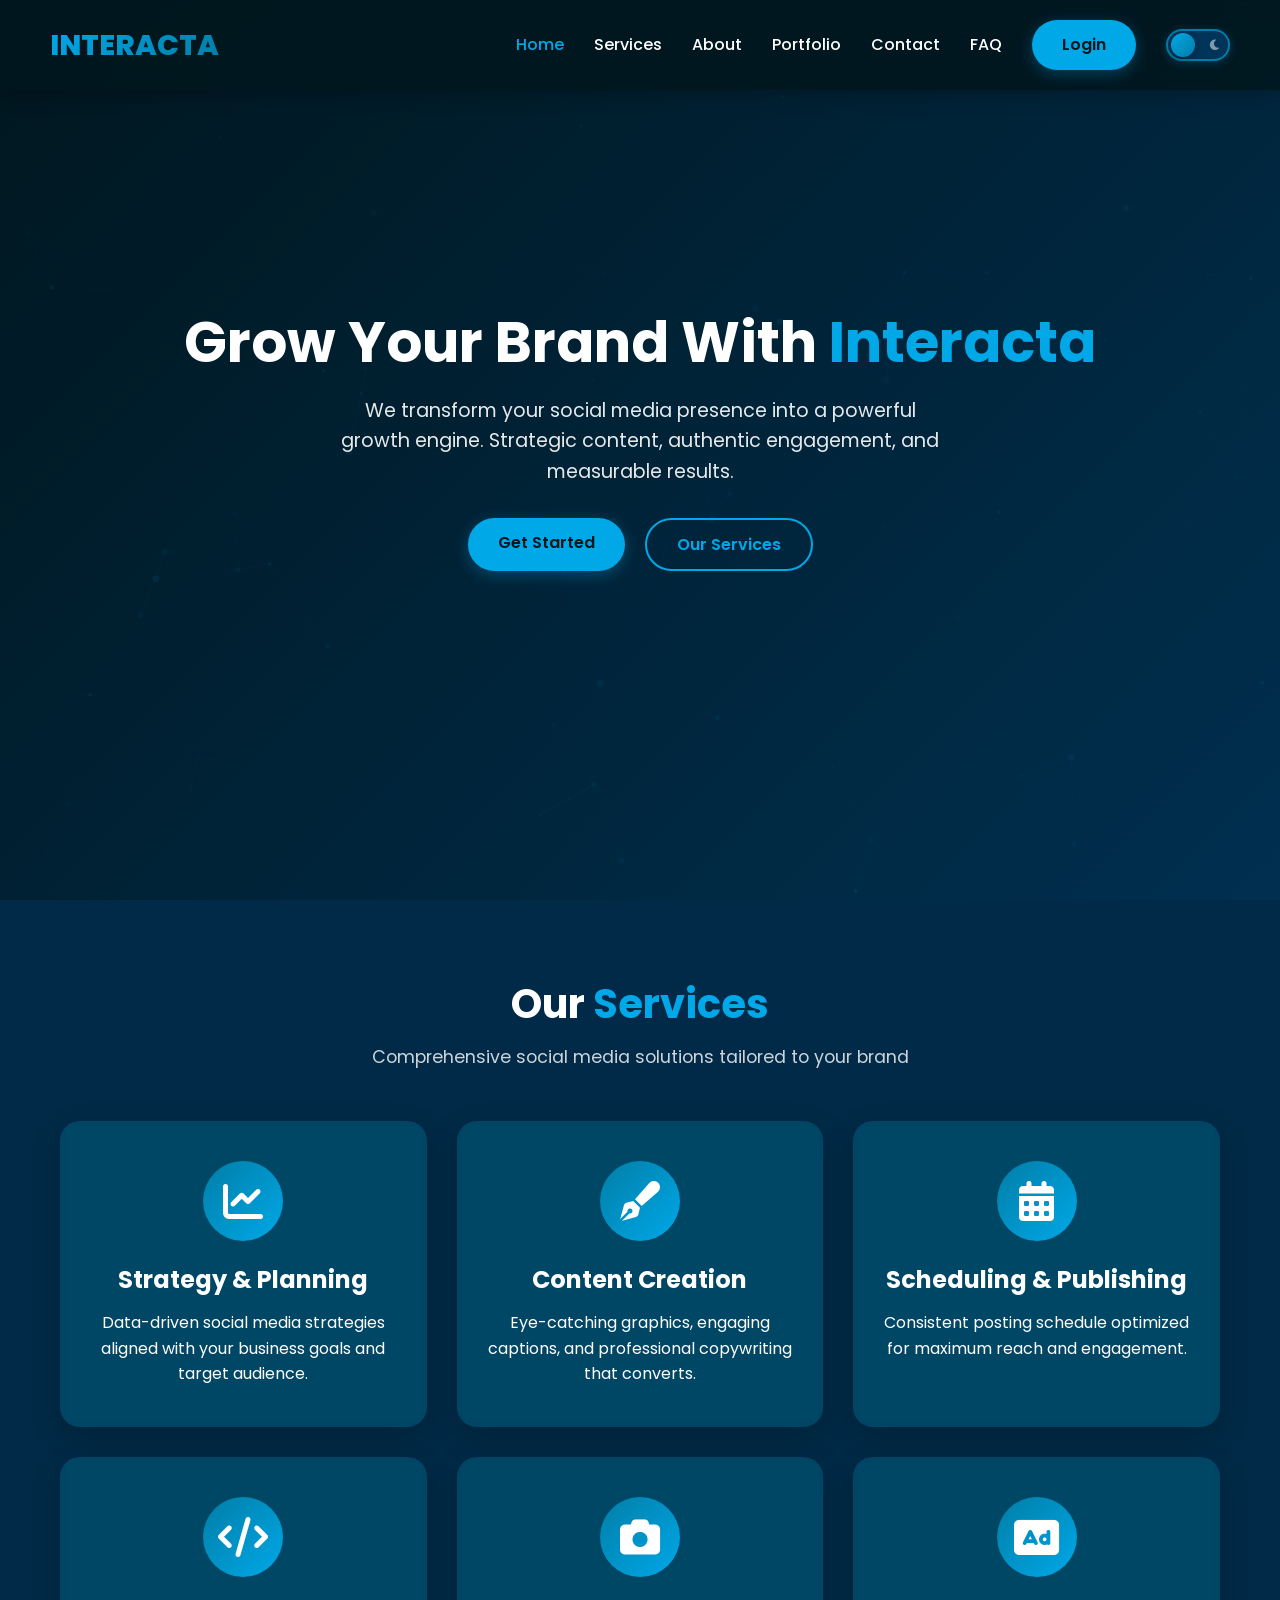
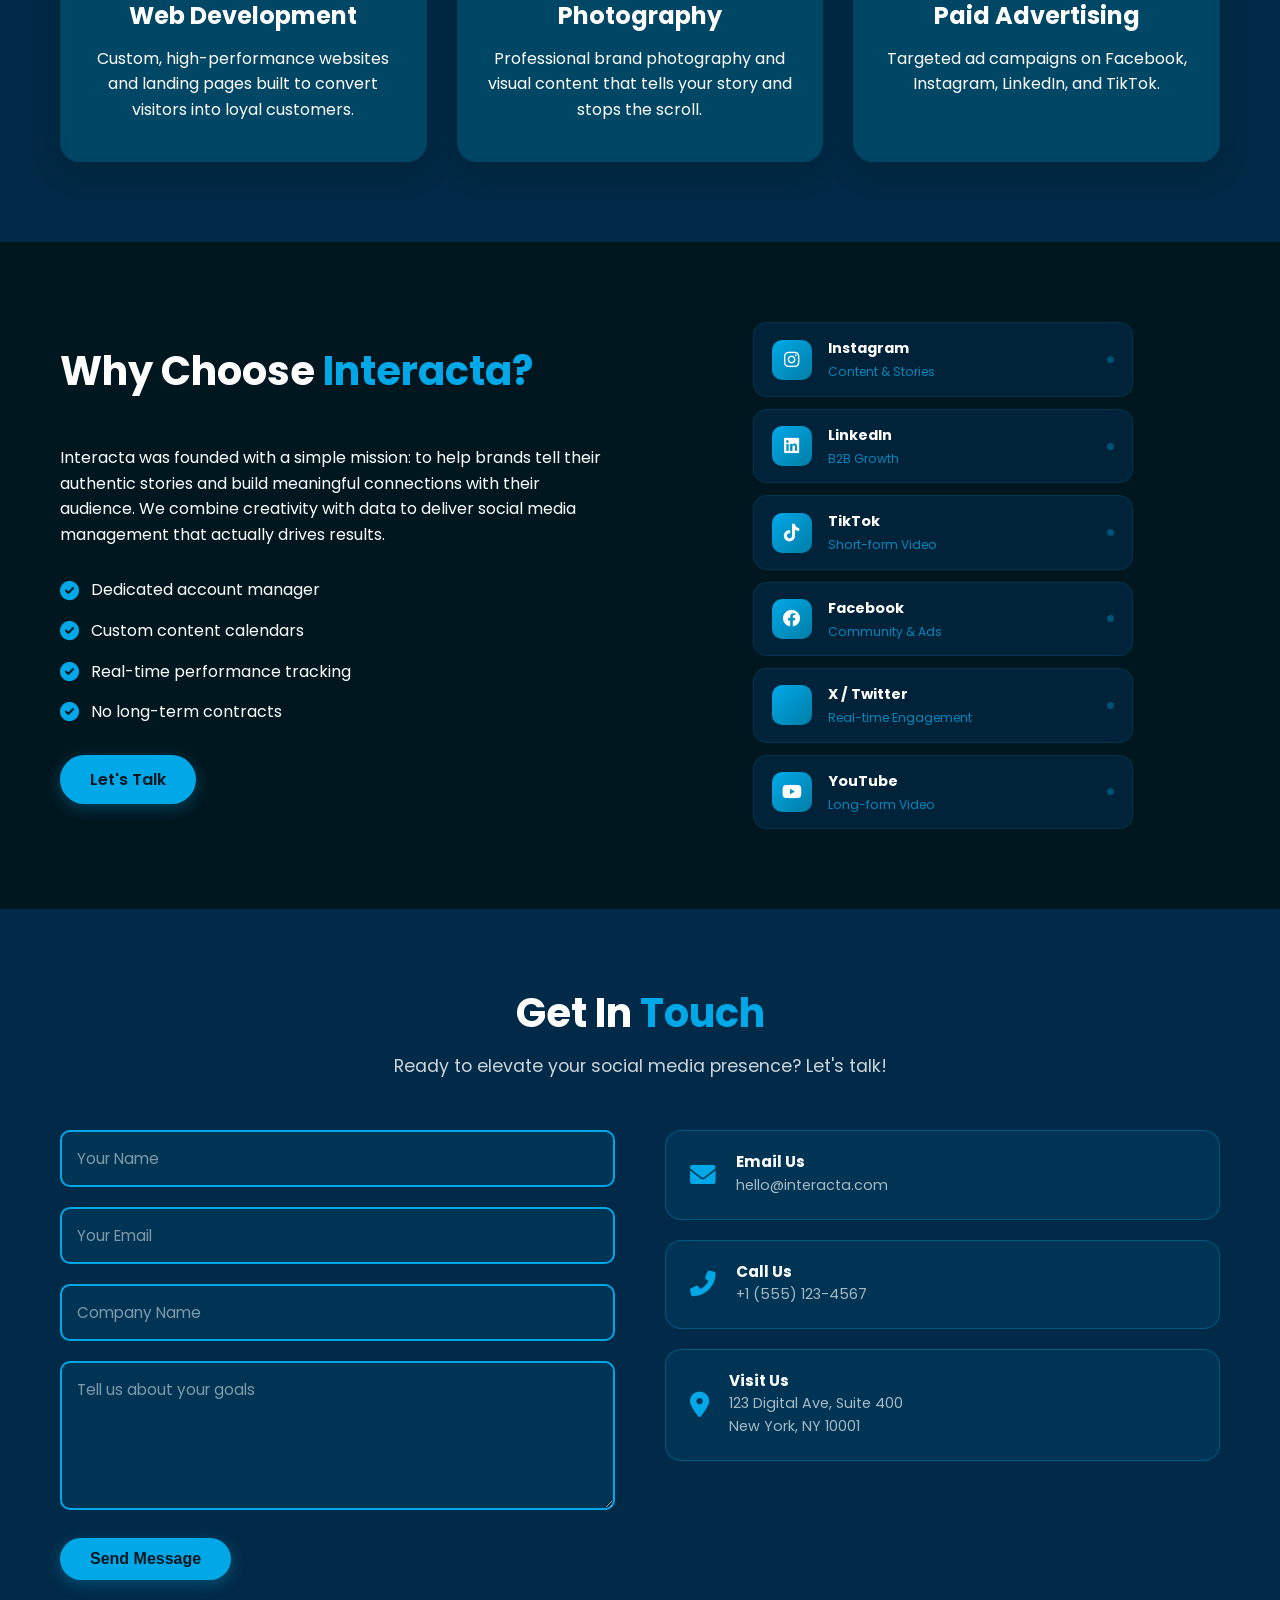
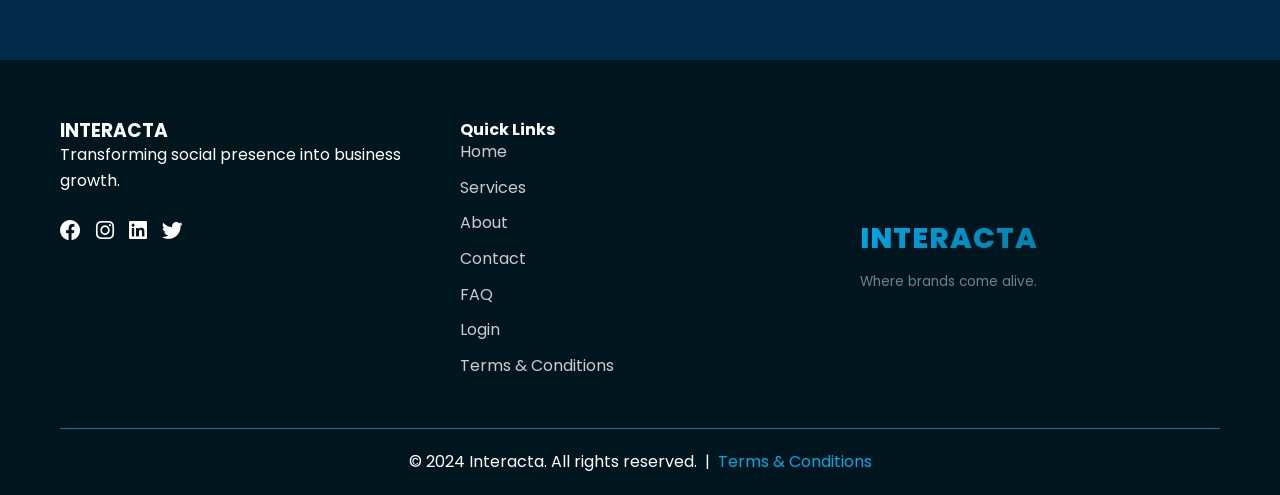
==== commit 6fdd6009: "Remove hero badge and stats from index.html Removed hero badge and statistics section from the hero " ====
--- a/index.html
+++ b/index.html
@@ -57,7 +57,6 @@
     <section id="home" class="hero">
         <div class="hero-container">
             <div class="hero-content">
-                <span class="hero-badge">Start your journey</span>
                 <h1>Grow Your Brand With <span class="highlight">Interacta</span></h1>
                 <p>We transform your social media presence into a powerful growth engine. Strategic content, authentic engagement, and measurable results.</p>
                 <div class="hero-buttons">
@@ -65,19 +64,6 @@
                     <a href="#services" class="btn btn-outline">Our Services</a>
                 </div>
             </div>
-            <div class="hero-stats">
-                <div class="stat-card">
-                    <h3 class="counter" data-target="500">0</h3>
-                    <p>Happy Clients</p>
-                </div>
-                <div class="stat-card">
-                    <h3 class="counter" data-target="5000">0</h3>
-                    <p>Posts Published</p>
-                </div>
-                <div class="stat-card">
-                    <h3 class="counter" data-target="300">0</h3>
-                    <p>Campaigns</p>
-                </div>
             </div>
         </div>
     </section>
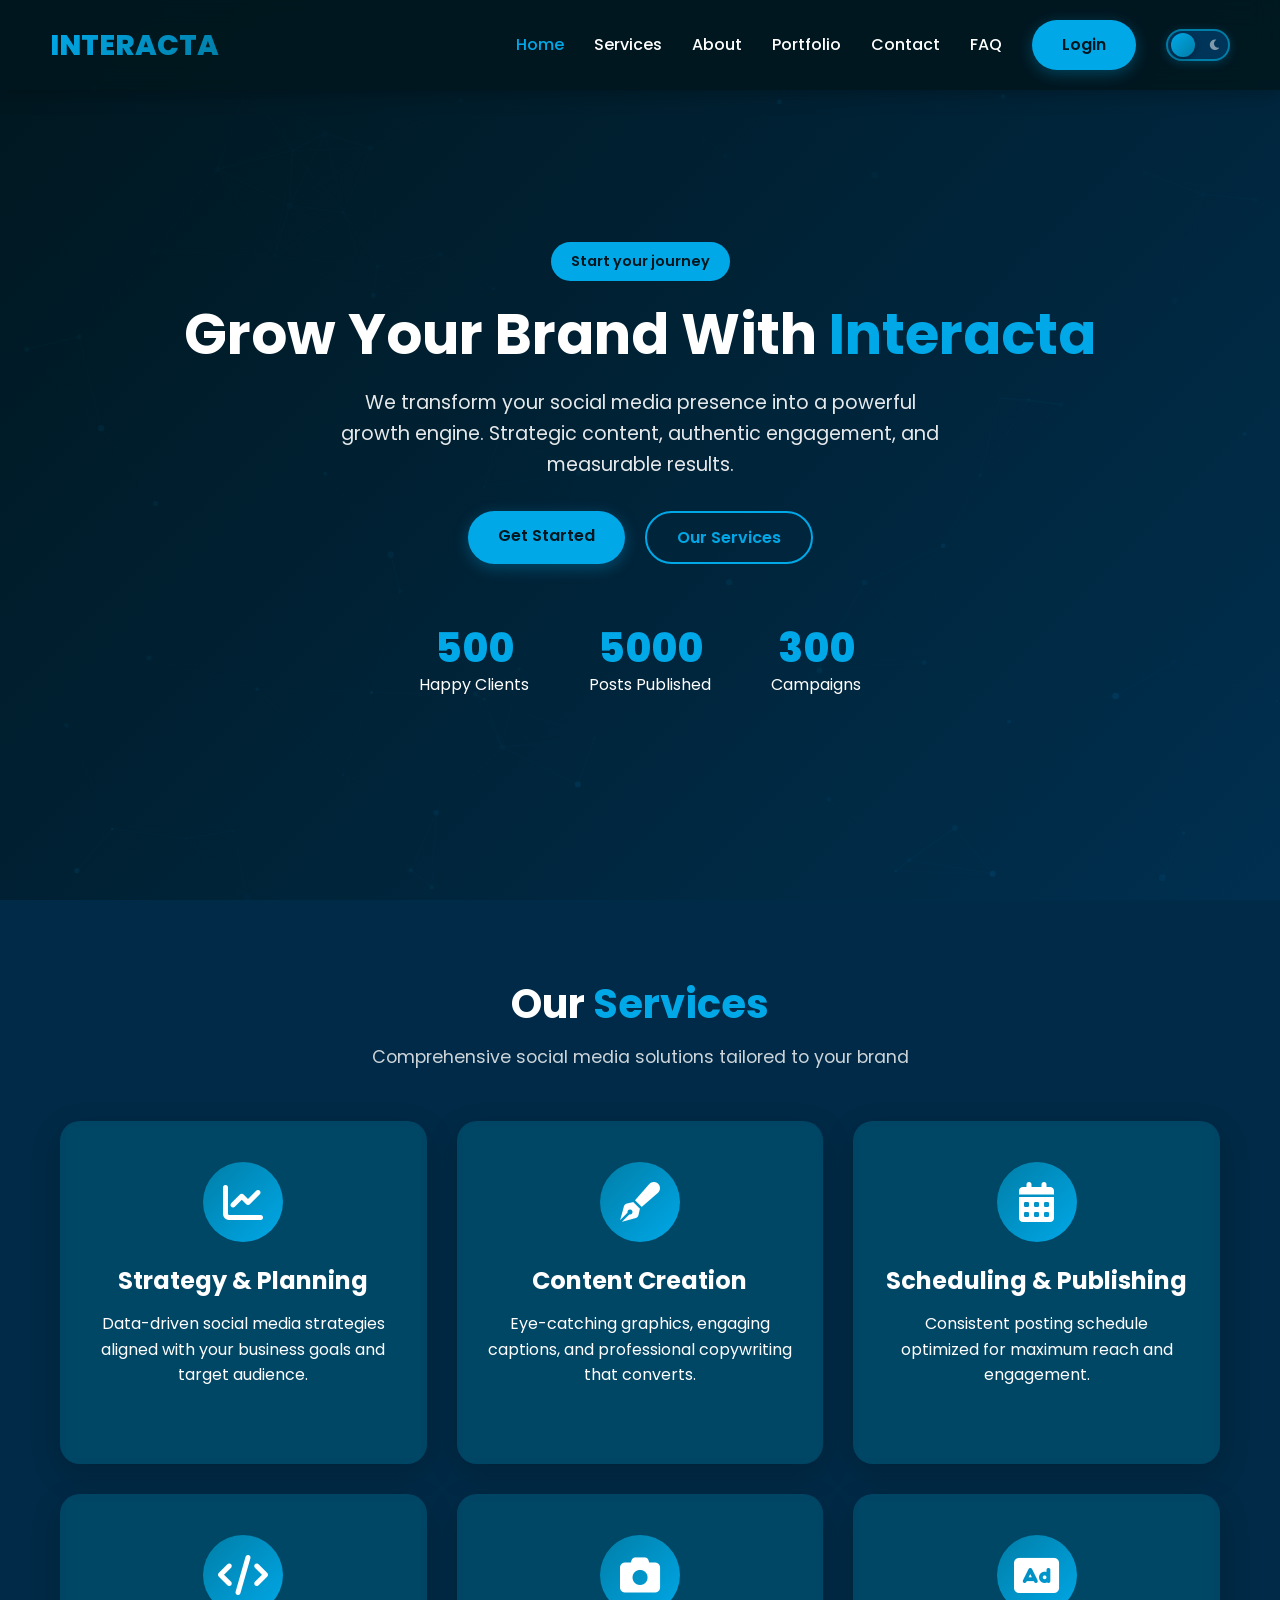
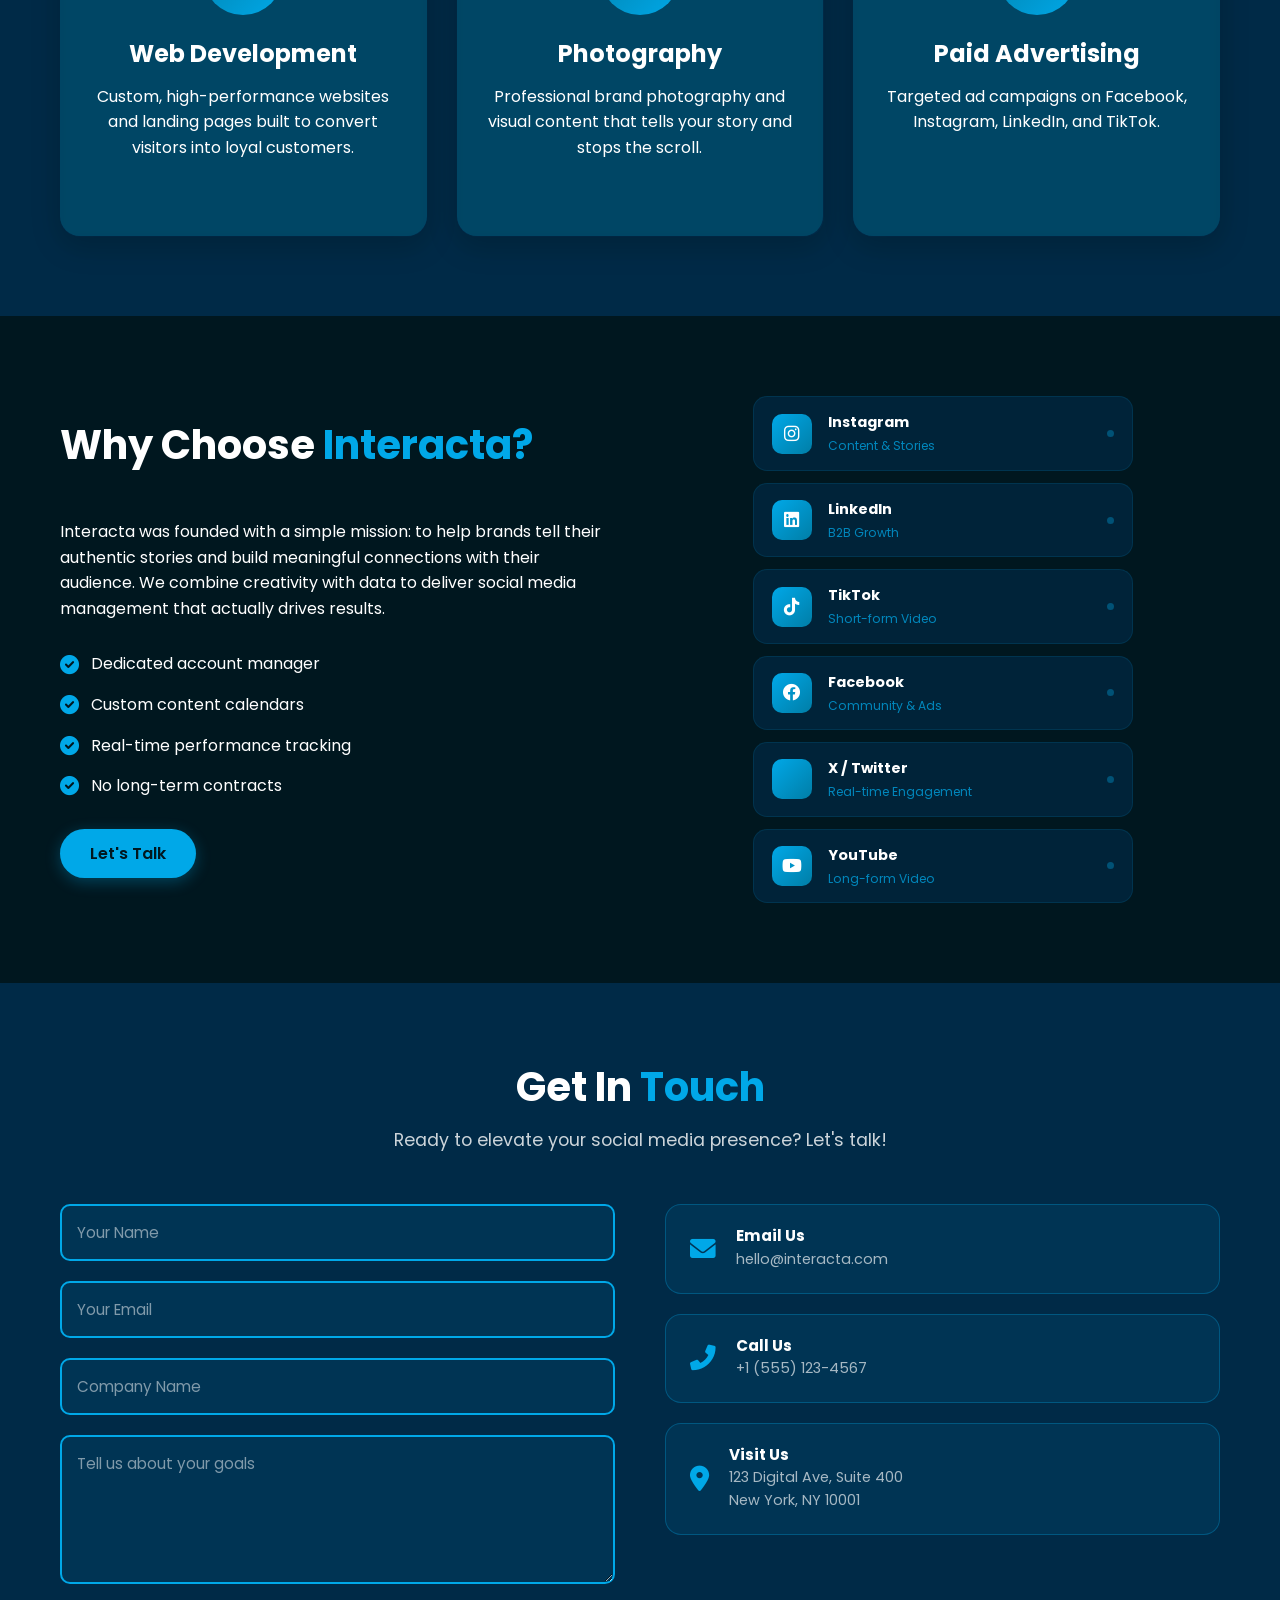
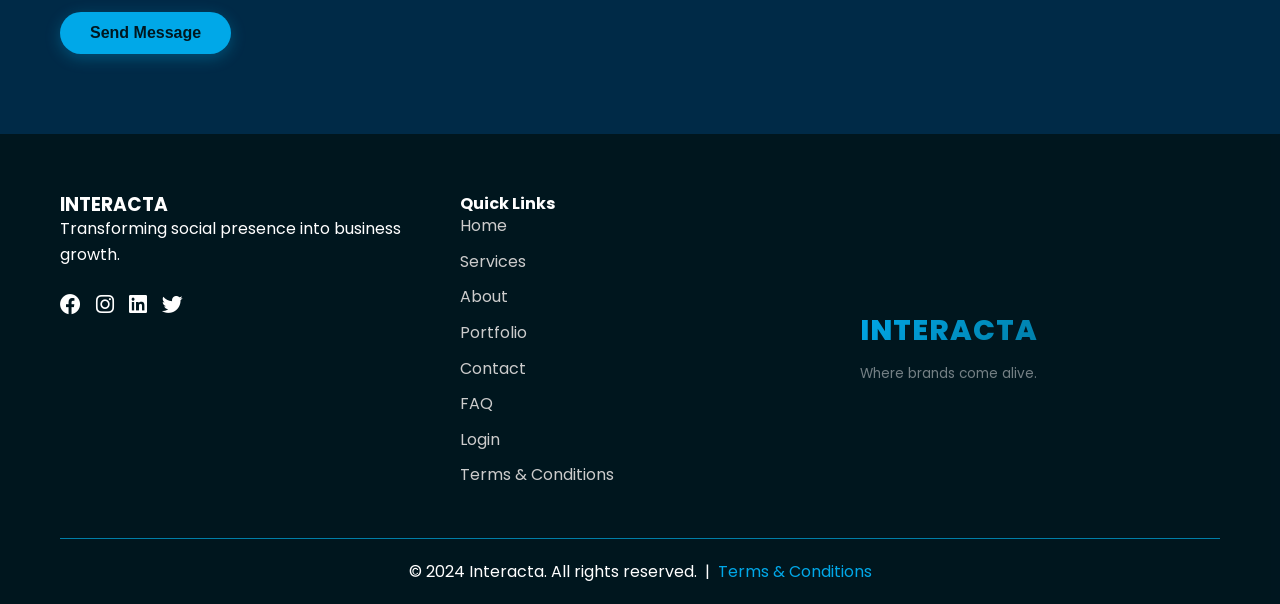
==== commit c9ae3730: "Update index.html" ====
--- a/index.html
+++ b/index.html
@@ -16,10 +16,10 @@
     <link href="https://fonts.googleapis.com/css2?family=Poppins:wght@300;400;500;600;700;800&display=swap" rel="stylesheet">
 </head>
 <body>
-
+ 
     <!-- Animated Background Canvas -->
     <canvas id="bgCanvas"></canvas>
-
+ 
     <!-- Header / Navigation -->
     <header class="header">
         <nav class="navbar">
@@ -30,7 +30,7 @@
                 <li><a href="#home" class="nav-link active">Home</a></li>
                 <li><a href="#services" class="nav-link">Services</a></li>
                 <li><a href="#about" class="nav-link">About</a></li>
-                <li><a href="#portfolio" class="nav-link">Portfolio</a></li>
+                <li><a href="Portfolio.html" class="nav-link">Portfolio</a></li>
                 <li><a href="#contact" class="nav-link">Contact</a></li>
                 <li><a href="faq.html" class="nav-link">FAQ</a></li>
                 <li><a href="login.html" class="btn btn-primary nav-btn">Login</a></li>
@@ -52,11 +52,12 @@
             </div>
         </nav>
     </header>
-
+ 
     <!-- Hero Section -->
     <section id="home" class="hero">
         <div class="hero-container">
             <div class="hero-content">
+                <span class="hero-badge">Start your journey</span>
                 <h1>Grow Your Brand With <span class="highlight">Interacta</span></h1>
                 <p>We transform your social media presence into a powerful growth engine. Strategic content, authentic engagement, and measurable results.</p>
                 <div class="hero-buttons">
@@ -64,10 +65,23 @@
                     <a href="#services" class="btn btn-outline">Our Services</a>
                 </div>
             </div>
+            <div class="hero-stats">
+                <div class="stat-card">
+                    <h3 class="counter" data-target="500">0</h3>
+                    <p>Happy Clients</p>
+                </div>
+                <div class="stat-card">
+                    <h3 class="counter" data-target="5000">0</h3>
+                    <p>Posts Published</p>
+                </div>
+                <div class="stat-card">
+                    <h3 class="counter" data-target="300">0</h3>
+                    <p>Campaigns</p>
+                </div>
             </div>
         </div>
     </section>
-
+ 
     <!-- Services Section -->
     <section id="services" class="services">
         <div class="container">
@@ -76,40 +90,126 @@
                 <p>Comprehensive social media solutions tailored to your brand</p>
             </div>
             <div class="services-grid">
-                <div class="service-card">
+                <a href="Portfolio.html?filter=social" class="service-card service-card-link">
                     <div class="service-icon"><i class="fas fa-chart-line"></i></div>
                     <h3>Strategy & Planning</h3>
                     <p>Data-driven social media strategies aligned with your business goals and target audience.</p>
-                </div>
-                <div class="service-card">
+                    <span class="service-card-cta">See in Portfolio <i class="fas fa-arrow-right"></i></span>
+                </a>
+                <a href="Portfolio.html?filter=content" class="service-card service-card-link">
                     <div class="service-icon"><i class="fas fa-pen-fancy"></i></div>
                     <h3>Content Creation</h3>
                     <p>Eye-catching graphics, engaging captions, and professional copywriting that converts.</p>
-                </div>
-                <div class="service-card">
+                    <span class="service-card-cta">See in Portfolio <i class="fas fa-arrow-right"></i></span>
+                </a>
+                <a href="Portfolio.html?filter=social" class="service-card service-card-link">
                     <div class="service-icon"><i class="fas fa-calendar-alt"></i></div>
                     <h3>Scheduling & Publishing</h3>
                     <p>Consistent posting schedule optimized for maximum reach and engagement.</p>
-                </div>
-                <div class="service-card">
+                    <span class="service-card-cta">See in Portfolio <i class="fas fa-arrow-right"></i></span>
+                </a>
+                <a href="Portfolio.html?filter=web" class="service-card service-card-link">
                     <div class="service-icon"><i class="fas fa-code"></i></div>
                     <h3>Web Development</h3>
                     <p>Custom, high-performance websites and landing pages built to convert visitors into loyal customers.</p>
-                </div>
-                <div class="service-card">
+                    <span class="service-card-cta">See in Portfolio <i class="fas fa-arrow-right"></i></span>
+                </a>
+                <a href="Portfolio.html?filter=photos" class="service-card service-card-link">
                     <div class="service-icon"><i class="fas fa-camera"></i></div>
                     <h3>Photography</h3>
                     <p>Professional brand photography and visual content that tells your story and stops the scroll.</p>
-                </div>
-                <div class="service-card">
+                    <span class="service-card-cta">See in Portfolio <i class="fas fa-arrow-right"></i></span>
+                </a>
+                <a href="Portfolio.html?filter=ads" class="service-card service-card-link">
                     <div class="service-icon"><i class="fas fa-ad"></i></div>
                     <h3>Paid Advertising</h3>
                     <p>Targeted ad campaigns on Facebook, Instagram, LinkedIn, and TikTok.</p>
-                </div>
-            </div>
+                    <span class="service-card-cta">See in Portfolio <i class="fas fa-arrow-right"></i></span>
+                </a>
+            </div>
+ 
+            <style>
+                /* Make the grid collapse properly on all screen sizes */
+                .services-grid {
+                    grid-template-columns: repeat(auto-fit, minmax(280px, 1fr));
+                }
+ 
+                .service-card-link {
+                    text-decoration: none;
+                    color: inherit;
+                    display: flex;
+                    flex-direction: column;
+                    cursor: pointer;
+                    position: relative;
+                    /* Prevent border flash on mobile tap */
+                    -webkit-tap-highlight-color: transparent;
+                    border: 1px solid transparent;
+                    transition: transform 0.3s ease, border-color 0.3s ease, box-shadow 0.3s ease;
+                }
+ 
+                /* Desktop hover */
+                @media (hover: hover) {
+                    .service-card-link:hover {
+                        transform: translateY(-6px);
+                        border-color: rgba(0,168,232,0.5);
+                        box-shadow: 0 16px 40px rgba(0,168,232,0.18);
+                    }
+                    .service-card-link:hover .service-card-cta {
+                        opacity: 1;
+                        transform: translateY(0);
+                    }
+                    .service-card-link:hover .service-card-cta i {
+                        transform: translateX(3px);
+                    }
+                }
+ 
+                /* Mobile tap feedback */
+                @media (hover: none) {
+                    .service-card-link:active {
+                        transform: scale(0.97);
+                        border-color: rgba(0,168,232,0.45);
+                        box-shadow: 0 8px 24px rgba(0,168,232,0.2);
+                    }
+                    /* Always show the CTA on touch devices */
+                    .service-card-cta {
+                        opacity: 1 !important;
+                        transform: translateY(0) !important;
+                    }
+                }
+ 
+                .service-card-cta {
+                    display: inline-flex;
+                    align-items: center;
+                    gap: 6px;
+                    margin-top: auto;
+                    padding-top: 14px;
+                    font-size: 0.82rem;
+                    font-weight: 600;
+                    color: #00A8E8;
+                    opacity: 0;
+                    transform: translateY(4px);
+                    transition: opacity 0.25s ease, transform 0.25s ease;
+                    justify-content: center;
+                }
+                .service-card-cta i {
+                    font-size: 0.75rem;
+                    transition: transform 0.2s ease;
+                }
+ 
+                /* Single column on small phones */
+                @media (max-width: 480px) {
+                    .services-grid {
+                        grid-template-columns: 1fr;
+                    }
+                    .service-card-cta {
+                        opacity: 1;
+                        transform: translateY(0);
+                    }
+                }
+            </style>
         </div>
     </section>
-
+ 
     <!-- About Section -->
     <section id="about" class="about">
         <div class="container">
@@ -182,8 +282,8 @@
             </div>
         </div>
     </section>
-
-
+ 
+ 
     <!-- Contact Section -->
     <section id="contact" class="contact">
         <div class="container">
@@ -227,7 +327,7 @@
             </div>
         </div>
     </section>
-
+ 
     <!-- Footer -->
     <footer class="footer">
         <div class="container">
@@ -248,6 +348,7 @@
                         <li><a href="#home">Home</a></li>
                         <li><a href="#services">Services</a></li>
                         <li><a href="#about">About</a></li>
+                        <li><a href="portfolio.html">Portfolio</a></li>
                         <li><a href="#contact">Contact</a></li>
                         <li><a href="faq.html">FAQ</a></li>
                         <li><a href="login.html">Login</a></li>
@@ -264,9 +365,10 @@
             </div>
         </div>
     </footer>
-
+ 
     <script src="js/main.js"></script>
     <script src="js/animations.js"></script>
     <script src="js/background.js"></script>
 </body>
 </html>
+ 
